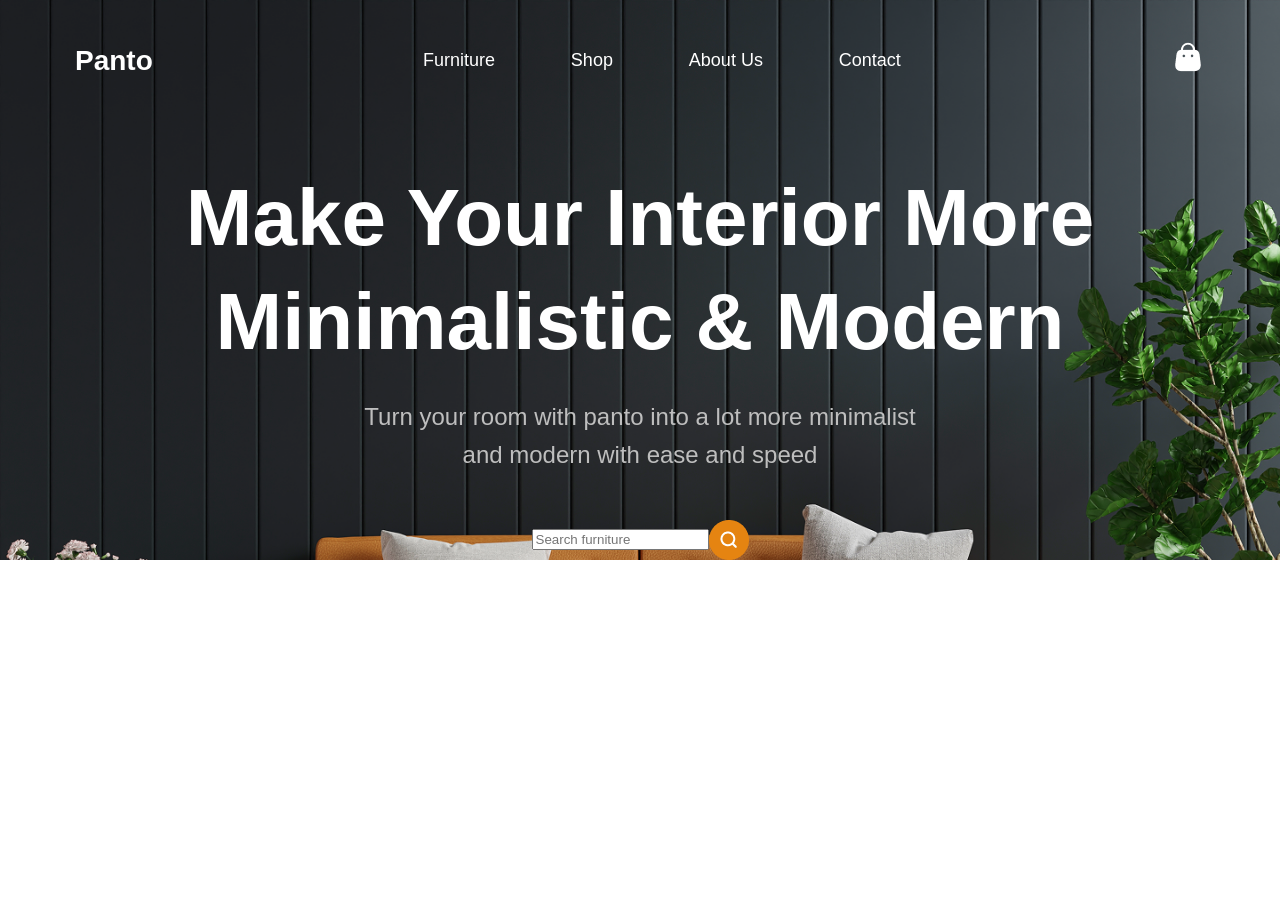
==== index.html @ 19890abc "fixing" ====
<!DOCTYPE html>
<html lang="en">

<head>
    <meta charset="UTF-8">
    <meta name="viewport" content="width=device-width, initial-scale=1.0">
    <title>Panto</title>
    <link rel="stylesheet" href="style.css">
    <link rel="icon" href="img/logo.svg">
</head>

<body>
    <section class="hero-div">
        <div class="container con-hero">
            <div class="nav">
                <p class="nav-panto-text-logo">Panto</p>
                <div class="nav-wrap-list">
                    <p class="nav-wrap-text">Furniture</p>
                    <p class="nav-wrap-text">Shop</p>
                    <p class="nav-wrap-text">About Us</p>
                    <p class="nav-wrap-text">Contact</p>
                </div>
                <div class="bag-wrap">
                    <img src="img/Bag.png" alt="">
                </div>
            </div>
            <p class="hero-big-text">Make Your Interior More <br> Minimalistic & Modern</p>
            <p class="hero-thin-text">Turn your room with panto into a lot more minimalist <br> and modern with ease and speed</p>
            <div class="wrap-search-furniture">
                <input type="text" class="search-furniture" placeholder="Search furniture">
                <img id="search-but" src="img/search-icon.png" alt="">
            </div>
        </div>
    </section>
</body>

</html>
---- style.css ----
body {
    padding: 0;
    margin: 0;
    font-family: 'Gilroy', sans-serif;
    /* Sets Gilroy globally */
    font-weight: 400;
    /* Default to Regular */
    -webkit-font-smoothing: antialiased;
    -moz-osx-font-smoothing: grayscale;
}

.con-hero {
    background-image: url(img/bg.png);
    background-repeat: no-repeat;
    background-position: top;
    background-size: cover;

    padding-left: 75px;
    padding-right: 75px;
    padding-top: 40px;

    display: flex;
    flex-direction: column;
}

.nav {
    width: 100%;
    display: flex;
    justify-content: space-between;
    align-items: center;

    font-weight: bold;
    font-size: 28px;
    color: #FFFFFF;
}

.nav-wrap-list {
    display: flex;
    max-width: 478px;
    justify-content: space-between;
    flex-grow: 1;

    font-size: 18px;
    font-weight: 200;
}

.nav-panto-text-logo,
.nav-wrap-text {
    margin: 0;
}

.hero-big-text {
    margin: 85px 0 0 0;
    text-align: center;

    font-family: 'Gilroy', sans-serif;
    color: #FFFFFF;
    font-size: 80px;
    font-weight: 700;
    line-height: 130%;
}

.hero-thin-text {
    color: #bebebe;

    font-weight: 100;
    font-size: 24px;
    line-height: 160%;

    text-align: center;
    margin-bottom: 45px;
}

.wrap-search-furniture{
    margin: 0 auto;

    color: #bebebe;

    font-weight: 100;
    font-size: 18px;
    line-height: 150%;

    max-width: 345px;

    display: flex;
    align-items: center;
    justify-content: space-between;
}
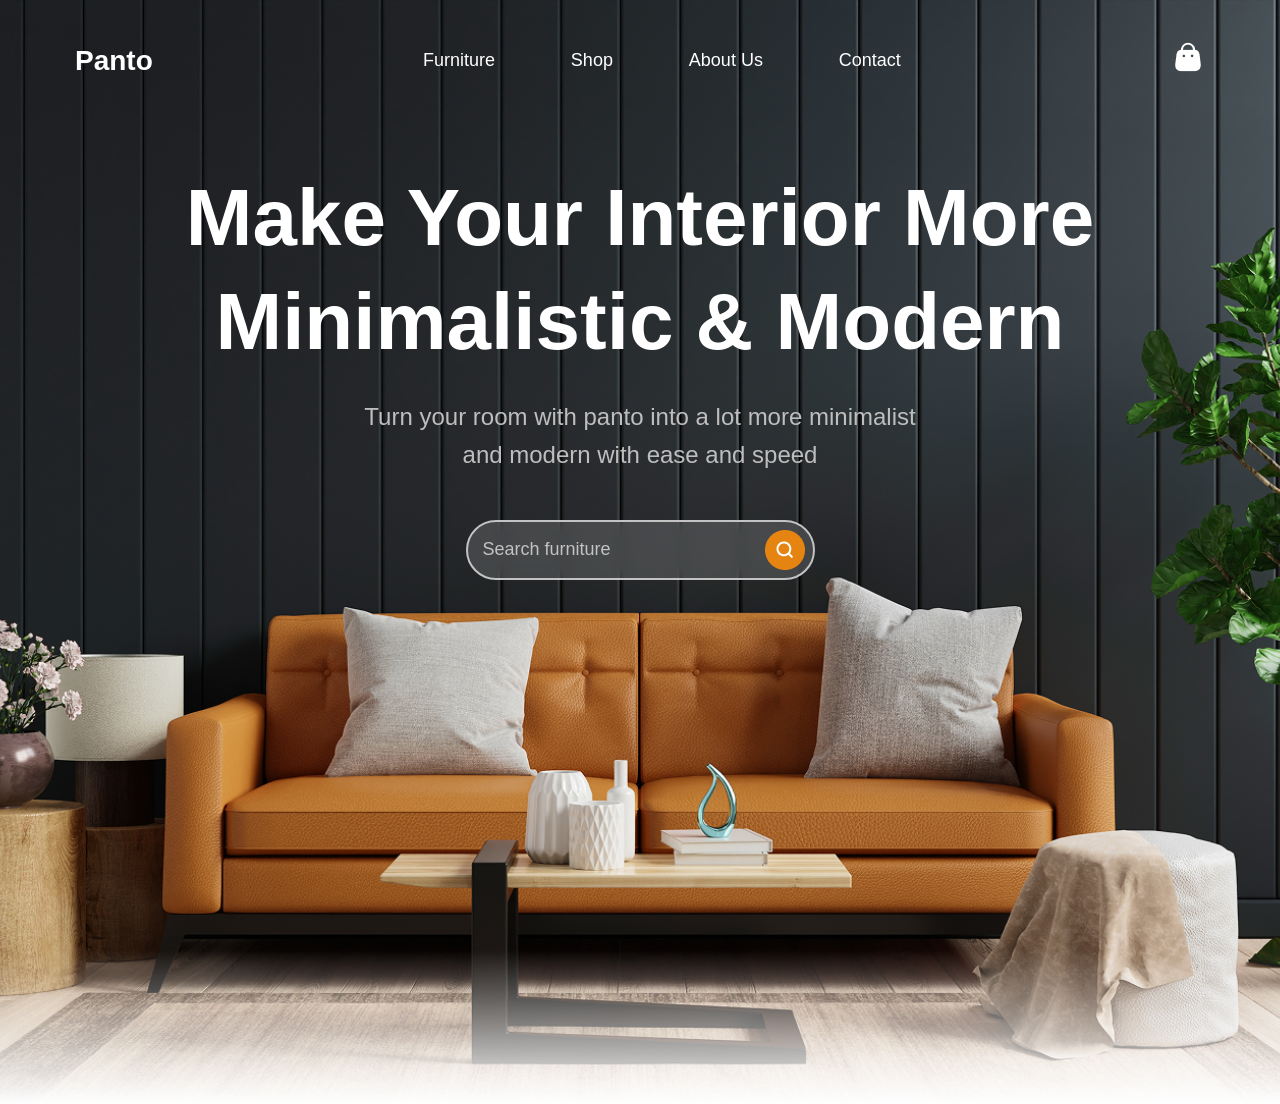
==== commit d0288167: "search bar finished" ====
--- a/index.html
+++ b/index.html
@@ -24,11 +24,13 @@
                     <img src="img/Bag.png" alt="">
                 </div>
             </div>
-            <p class="hero-big-text">Make Your Interior More <br> Minimalistic & Modern</p>
-            <p class="hero-thin-text">Turn your room with panto into a lot more minimalist <br> and modern with ease and speed</p>
-            <div class="wrap-search-furniture">
-                <input type="text" class="search-furniture" placeholder="Search furniture">
-                <img id="search-but" src="img/search-icon.png" alt="">
+            <div class="hero-div-body">
+                <p class="hero-big-text">Make Your Interior More <br> Minimalistic & Modern</p>
+                <p class="hero-thin-text">Turn your room with panto into a lot more minimalist <br> and modern with ease and speed</p>
+                <div class="wrap-search-furniture">
+                    <input type="text" class="search-furniture" placeholder="Search furniture">
+                    <img id="search-but" src="img/search-icon.png" alt="">
+                </div>  
             </div>
         </div>
     </section>
--- a/style.css
+++ b/style.css
@@ -2,9 +2,6 @@
     padding: 0;
     margin: 0;
     font-family: 'Gilroy', sans-serif;
-    /* Sets Gilroy globally */
-    font-weight: 400;
-    /* Default to Regular */
     -webkit-font-smoothing: antialiased;
     -moz-osx-font-smoothing: grayscale;
 }
@@ -12,13 +9,14 @@
 .con-hero {
     background-image: url(img/bg.png);
     background-repeat: no-repeat;
-    background-position: top;
+    background-position: center;
     background-size: cover;
+
+    min-height: 100vh;
 
     padding-left: 75px;
     padding-right: 75px;
     padding-top: 40px;
-
     display: flex;
     flex-direction: column;
 }
@@ -49,6 +47,14 @@
     margin: 0;
 }
 
+.hero-div-body {
+    display: flex;
+    flex-direction: column;
+    align-items: center;
+
+    margin-bottom: 524px;
+}
+
 .hero-big-text {
     margin: 85px 0 0 0;
     text-align: center;
@@ -71,18 +77,46 @@
     margin-bottom: 45px;
 }
 
-.wrap-search-furniture{
-    margin: 0 auto;
-
-    color: #bebebe;
-
+.wrap-search-furniture {
     font-weight: 100;
     font-size: 18px;
     line-height: 150%;
 
     max-width: 345px;
+    width: 100%;
 
     display: flex;
     align-items: center;
     justify-content: space-between;
+
+    background-color: rgba(255, 255, 255, 0.15);
+    backdrop-filter: blur(8px);
+
+    border: rgb(195, 195, 195) solid 2px;
+    border-radius: 42px;
+
+}
+
+#search-but {
+    margin: 8px;
+}
+
+.search-furniture {
+    padding: 15px 0 15px 15px;
+
+    background-color: transparent;
+    border: 0;
+    outline: 0;
+    color: white;
+
+    font-size: 18px;
+    flex-grow: 1;
+
+}
+
+.search-furniture::placeholder {
+    color: rgb(195, 195, 195);
+
+    font-size: 18px;
+    font-weight: 200;
 }
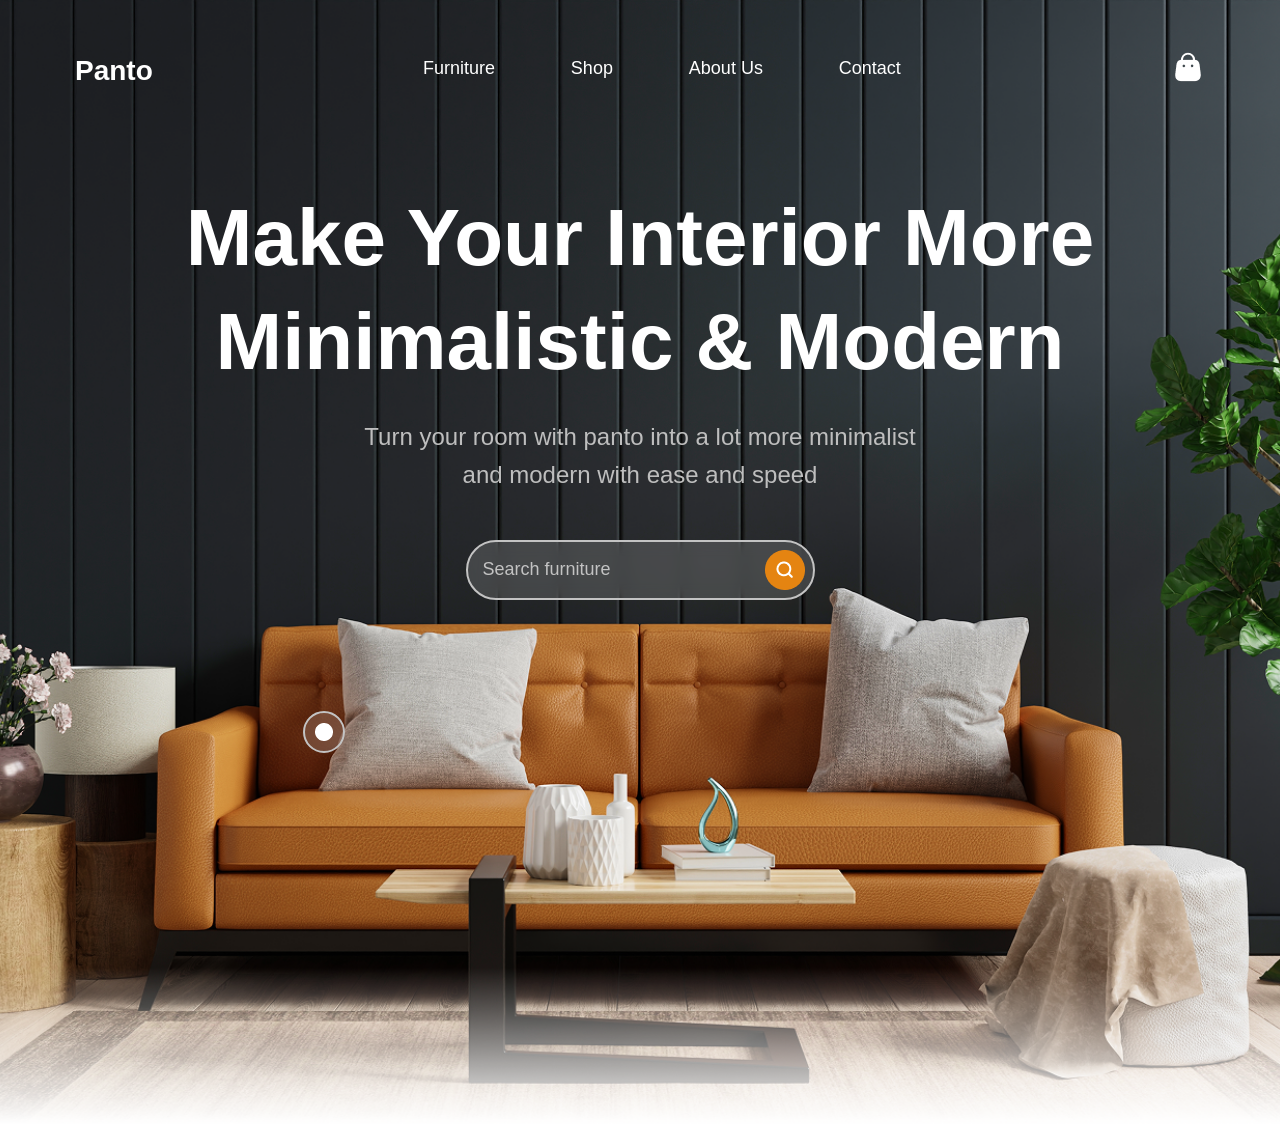
==== commit cc604351: "test hover circle" ====
--- a/index.html
+++ b/index.html
@@ -30,7 +30,10 @@
                 <div class="wrap-search-furniture">
                     <input type="text" class="search-furniture" placeholder="Search furniture">
                     <img id="search-but" src="img/search-icon.png" alt="">
-                </div>  
+                </div> 
+                <div class="select-circle">
+                    <img class="img" src="img/white-circle.png" alt="">
+                </div> 
             </div>
         </div>
     </section>
--- a/style.css
+++ b/style.css
@@ -42,9 +42,27 @@
     font-weight: 200;
 }
 
-.nav-panto-text-logo,
+.nav-panto-text-logo {
+    margin: 0;
+}
+
+.nav-panto-text-logo {
+    cursor: pointer;
+}
+
 .nav-wrap-text {
-    margin: 0;
+    color: white;
+    text-decoration: none;
+
+    border-bottom: 2px solid transparent;
+    padding-bottom: 2px;
+
+    transition: border-color 0.3s ease-in-out;
+}
+
+.nav-wrap-text:hover {
+    border-color: white;
+    cursor: pointer;
 }
 
 .hero-div-body {
@@ -53,6 +71,8 @@
     align-items: center;
 
     margin-bottom: 524px;
+
+    position: relative;
 }
 
 .hero-big-text {
@@ -99,6 +119,12 @@
 
 #search-but {
     margin: 8px;
+    transition: transform 0.3s ease;
+}
+
+#search-but:hover {
+    transform: scale(1.2);
+    cursor: pointer;
 }
 
 .search-furniture {
@@ -119,4 +145,30 @@
 
     font-size: 18px;
     font-weight: 200;
+}
+
+.select-circle {
+    display: flex;
+    align-items: center;
+
+    padding: 10px;
+
+    background-color: rgba(255, 255, 255, 0.15);
+    backdrop-filter: blur(12px);
+
+    border: rgb(195, 195, 195) solid 2px;
+    border-radius: 42px;
+
+    position: absolute;
+    top: 610px;
+    left: 228px;
+
+    transition: transform 0.3s ease-in-out,
+    padding 0.3s ease-in-out;
+}
+
+.select-circle:hover {
+    cursor: pointer;
+    padding: 20px;
+    transform: translate(-10px, -10px);
 }
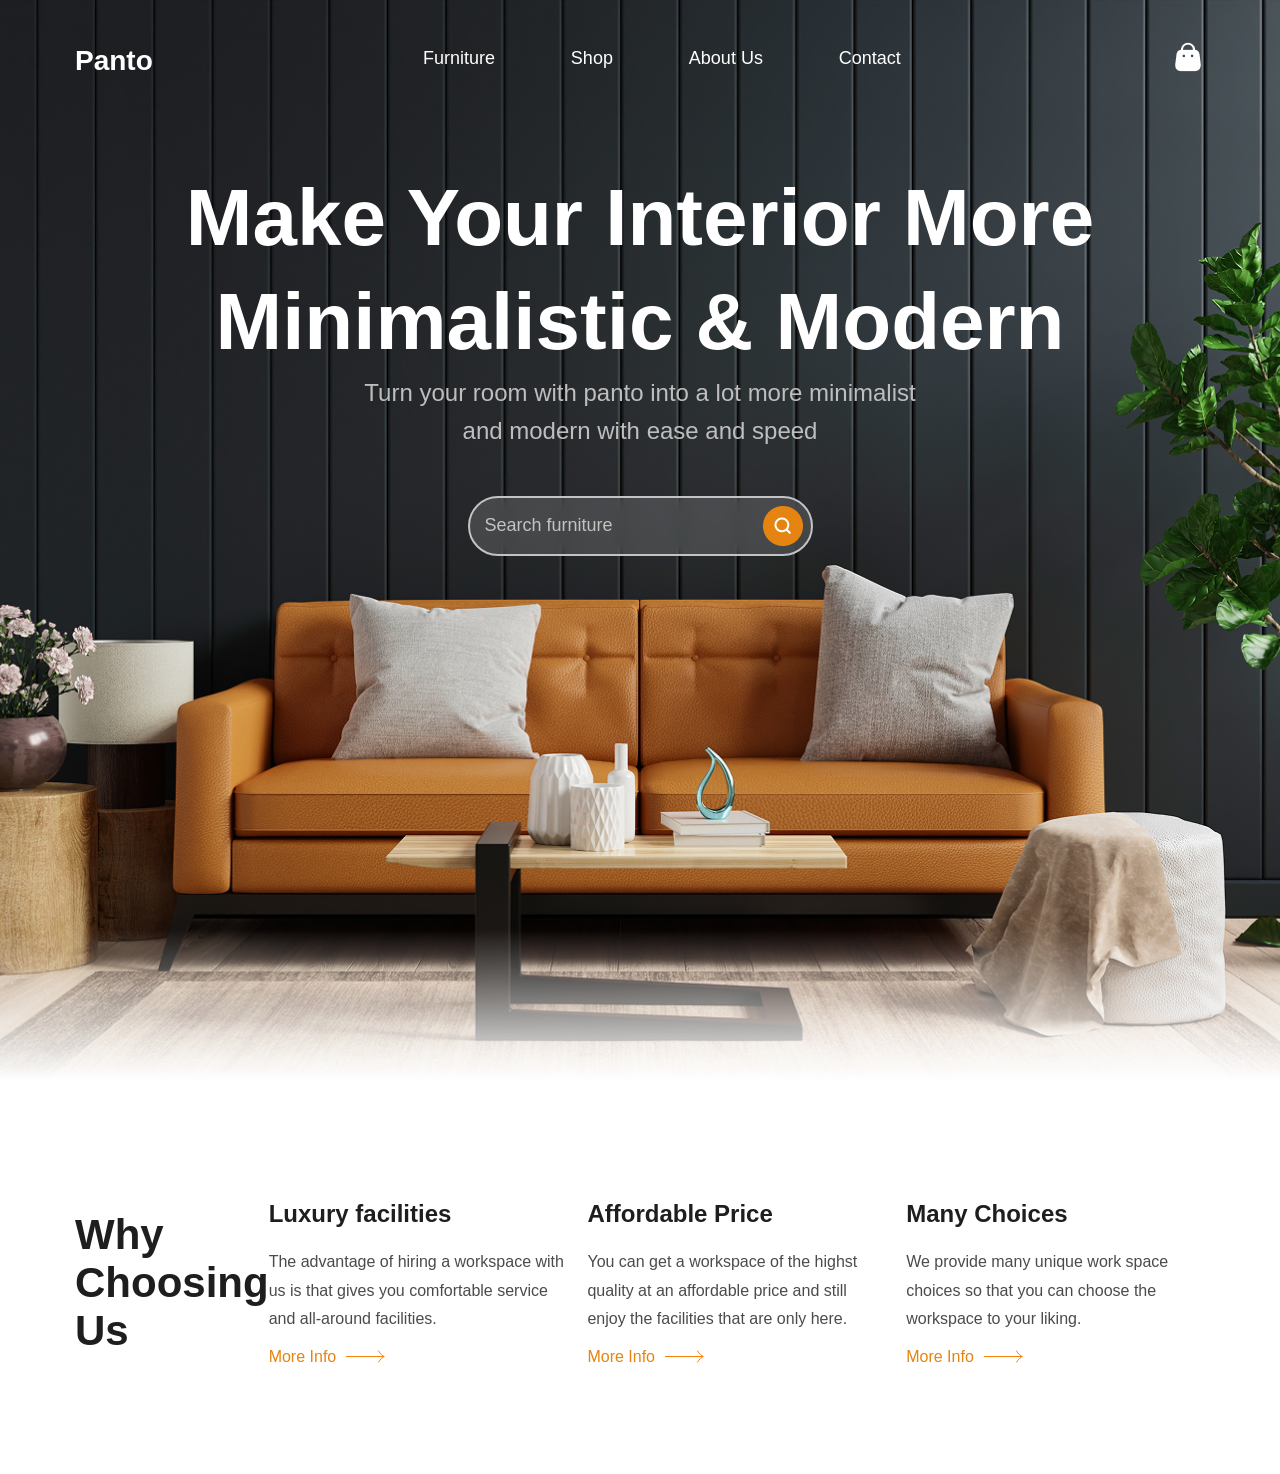
==== commit 4c22f133: "ended up second section" ====
--- a/index.html
+++ b/index.html
@@ -26,14 +26,48 @@
             </div>
             <div class="hero-div-body">
                 <p class="hero-big-text">Make Your Interior More <br> Minimalistic & Modern</p>
-                <p class="hero-thin-text">Turn your room with panto into a lot more minimalist <br> and modern with ease and speed</p>
+                <p class="hero-thin-text">Turn your room with panto into a lot more minimalist <br> and modern with ease
+                    and speed</p>
                 <div class="wrap-search-furniture">
                     <input type="text" class="search-furniture" placeholder="Search furniture">
                     <img id="search-but" src="img/search-icon.png" alt="">
-                </div> 
-                <div class="select-circle">
-                    <img class="img" src="img/white-circle.png" alt="">
-                </div> 
+                </div>
+            </div>
+        </div>
+    </section>
+    <section class="w-c-u-sec">
+        <div class="container">
+            <div class="w-c-u-wrapper">
+                <p class="w-c-u-big-text">Why <br> Choosing Us</p>
+                <div class="w-c-u-grid-wrap">
+                    <div class="w-c-u-card">
+                        <p class="w-c-u-card-header">Luxury facilities</p>
+                        <p class="w-c-u-card-title">The advantage of hiring a workspace with us is that gives you
+                            comfortable service and all-around facilities.</p>
+                        <a href="" class="link-more-info-wrap">
+                            <p class="more-info">More Info</p>
+                            <img src="img/yellow-arr.svg" alt="" class="yellow-arr">
+                        </a>
+                    </div>
+                    <div class="w-c-u-card">
+                        <p class="w-c-u-card-header">Affordable Price</p>
+                        <p class="w-c-u-card-title">You can get a workspace of the highst quality at an affordable price
+                            and still enjoy the facilities that are only here.</p>
+                        <a href="" class="link-more-info-wrap">
+                            <p class="more-info">More Info</p>
+                            <img src="img/yellow-arr.svg" alt="" class="yellow-arr">
+                        </a>
+                    </div>
+                    <div class="w-c-u-card">
+                        <p class="w-c-u-card-header">Many Choices</p>
+                        <p class="w-c-u-card-title">We provide many unique work space choices so that you can choose the
+                            workspace to your liking.</p>
+                        <a href="" class="link-more-info-wrap">
+                            <p class="more-info">More Info</p>
+                            <img src="img/yellow-arr.svg" alt="" class="yellow-arr">
+                        </a>
+                    </div>
+                </div>
             </div>
         </div>
     </section>
--- a/style.css
+++ b/style.css
@@ -4,6 +4,20 @@
     font-family: 'Gilroy', sans-serif;
     -webkit-font-smoothing: antialiased;
     -moz-osx-font-smoothing: grayscale;
+    background-color: white;
+}
+
+* {
+    margin: 0;
+    padding: 0;
+    box-sizing: border-box;
+}
+
+.container {
+    max-width: 1920px;
+
+    margin: 0 auto;
+    padding: 0px 75px;
 }
 
 .con-hero {
@@ -12,10 +26,6 @@
     background-position: center;
     background-size: cover;
 
-    min-height: 100vh;
-
-    padding-left: 75px;
-    padding-right: 75px;
     padding-top: 40px;
     display: flex;
     flex-direction: column;
@@ -147,28 +157,77 @@
     font-weight: 200;
 }
 
-.select-circle {
-    display: flex;
-    align-items: center;
-
-    padding: 10px;
-
-    background-color: rgba(255, 255, 255, 0.15);
-    backdrop-filter: blur(12px);
-
-    border: rgb(195, 195, 195) solid 2px;
-    border-radius: 42px;
-
-    position: absolute;
-    top: 610px;
-    left: 228px;
-
-    transition: transform 0.3s ease-in-out,
-    padding 0.3s ease-in-out;
-}
-
-.select-circle:hover {
-    cursor: pointer;
-    padding: 20px;
-    transform: translate(-10px, -10px);
-}+/*========================================================*/
+
+.w-c-u-sec {
+    background-color: #FFFFFF;
+
+    padding-top: 120px;
+    padding-bottom: 108px;
+
+    max-width: 1920px;
+    margin: 0 auto;
+}
+
+.w-c-u-wrapper {
+    display: flex;
+    flex-direction: row;
+
+    align-items: center;
+}
+
+.w-c-u-big-text {
+    font-family: 'Gilroy', sans-serif;
+    font-weight: 700;
+    font-size: 42px;
+    color: #1E1E1E;
+
+    margin: 0;
+}
+
+.w-c-u-grid-wrap {
+    display: grid;
+    grid-template-columns: repeat(3, 1fr);
+    gap: clamp(15px, 20px, 25px);
+
+    max-width: 1200px;
+
+    margin-left: auto;
+
+}
+
+.w-c-u-card {
+    display: flex;
+    flex-direction: column;
+}
+
+.w-c-u-card-header {
+    font-family: 'Gilroy', sans-serif;
+    font-weight: 700;
+    font-size: 24px;
+
+    color: #1E1E1E;
+
+    margin-bottom: 20px;
+}
+
+.w-c-u-card-title{
+    font-family: 'Gilroy', sans-serif;
+    font-weight: 300;
+    font-size: clamp(10px, 1rem, 16px);
+    line-height: 180%;
+    color: rgba(30, 30, 30, 0.8);
+
+    margin-bottom: 14px;
+}
+
+.link-more-info-wrap {
+    display: flex;
+    flex-direction: row;
+
+    gap: 10px;
+    margin-top: auto;
+
+    color: rgba(229, 132, 17, 1);
+    text-decoration: none;
+}
